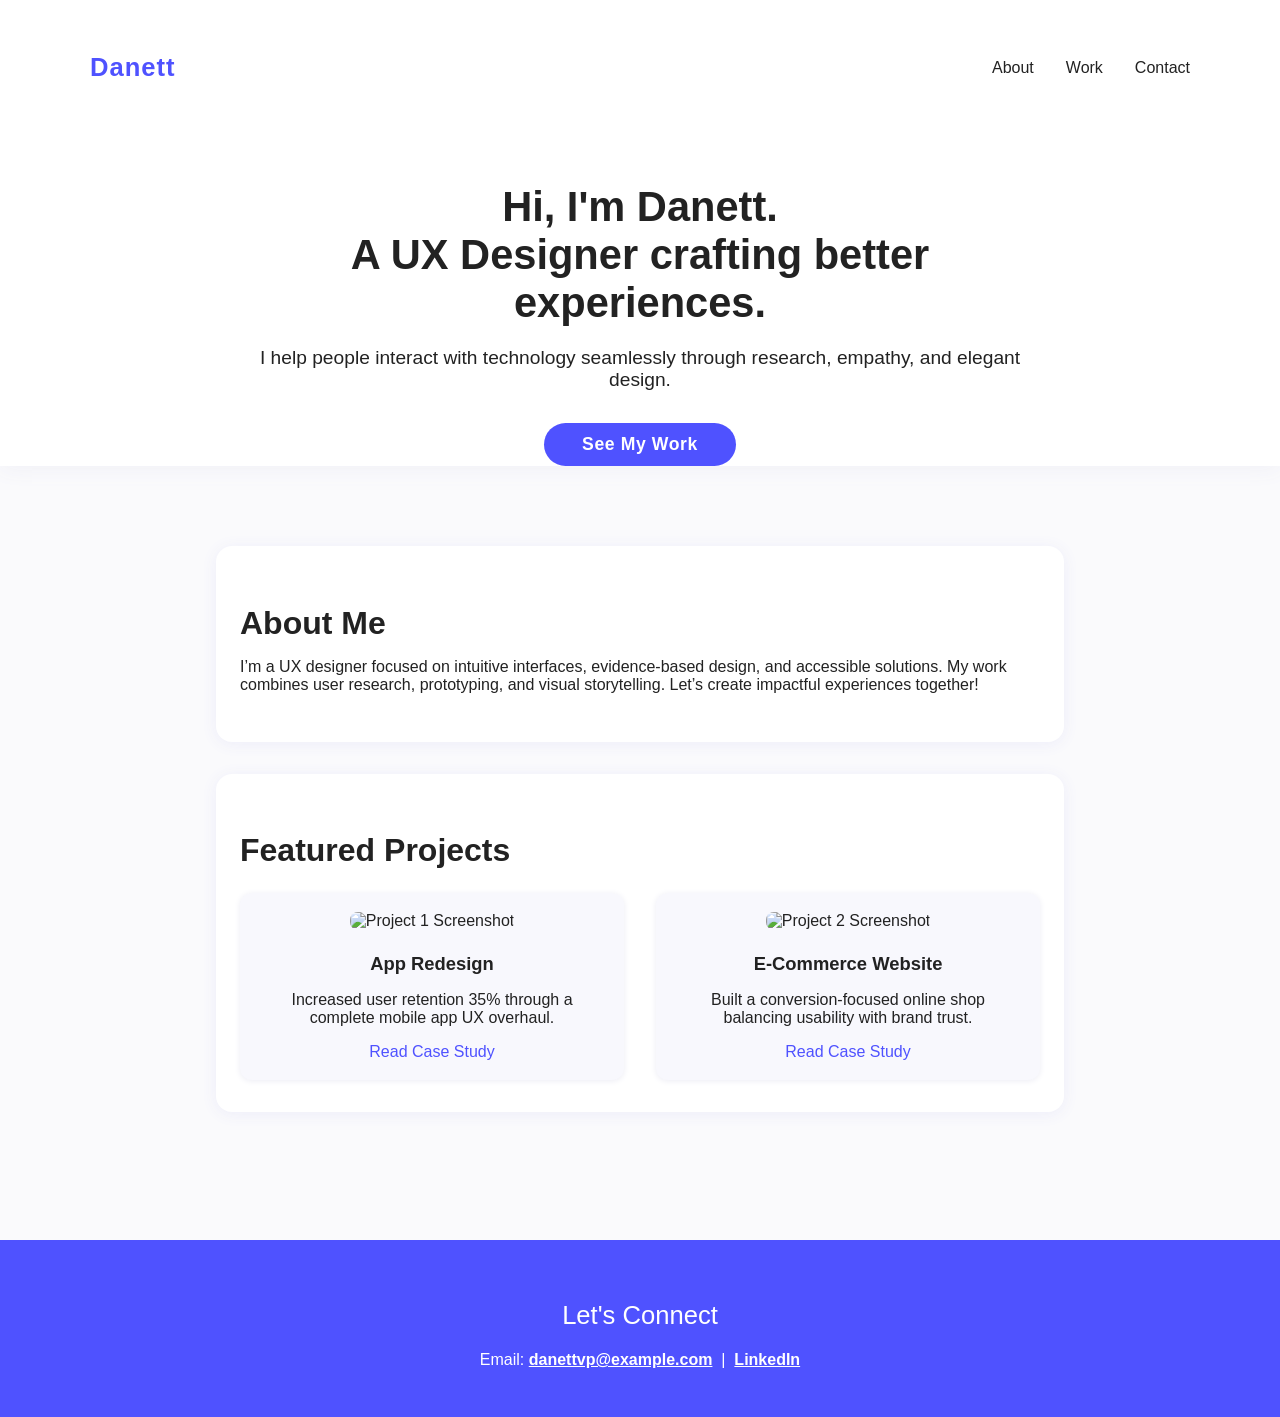
==== index.html @ c5123564 "Initial landing" ====
<!DOCTYPE html>
<html lang="en">
<head>
  <meta charset="UTF-8">
  <meta name="viewport" content="width=device-width,initial-scale=1.0">
  <title>Danett | UX Portfolio</title>
  <link rel="stylesheet" href="styles.css">
</head>
<body>
  <header>
    <nav>
      <h1 class="logo">Danett</h1>
      <ul>
        <li><a href="#about">About</a></li>
        <li><a href="#projects">Work</a></li>
        <li><a href="#contact">Contact</a></li>
      </ul>
    </nav>
    <section class="hero">
      <h2>Hi, I'm Danett.<br>A UX Designer crafting better experiences.</h2>
      <p>I help people interact with technology seamlessly through research, empathy, and elegant design.</p>
      <a href="#projects" class="cta">See My Work</a>
    </section>
  </header>

  <main>
    <section id="about" class="about">
      <h2>About Me</h2>
      <p>
        I’m a UX designer focused on intuitive interfaces, evidence-based design, and accessible solutions.
        My work combines user research, prototyping, and visual storytelling. Let’s create impactful experiences together!
      </p>
    </section>

    <section id="projects" class="projects">
      <h2>Featured Projects</h2>
      <div class="projects-grid">
        <div class="project-card">
          <img src="project1-thumb.jpg" alt="Project 1 Screenshot">
          <h3>App Redesign</h3>
          <p>Increased user retention 35% through a complete mobile app UX overhaul.</p>
          <a href="#">Read Case Study</a>
        </div>
        <div class="project-card">
          <img src="project2-thumb.jpg" alt="Project 2 Screenshot">
          <h3>E-Commerce Website</h3>
          <p>Built a conversion-focused online shop balancing usability with brand trust.</p>
          <a href="#">Read Case Study</a>
        </div>
        <!-- Add more projects as needed -->
      </div>
    </section>
  </main>

  <footer id="contact">
    <h2>Let's Connect</h2>
    <p>Email: <a href="mailto:danettvp@example.com">danettvp@example.com</a>  |  
      <a href="https://www.linkedin.com/in/yourprofile" target="_blank">LinkedIn</a>
    </p>
  </footer>
</body>
</html>
---- styles.css ----
body {
    font-family: 'Segoe UI', Arial, sans-serif;
    margin: 0;
    padding: 0;
    background: #fafafc;
    color: #222;
  }
  
  header {
    background: #fff;
    box-shadow: 0 4px 20px #f1f1f7;
  }
  
  nav {
    display: flex;
    justify-content: space-between;
    align-items: center;
    padding: 2rem 4vw 1rem 4vw;
    max-width: 1100px;
    margin: 0 auto;
  }
  
  .logo {
    font-size: 1.6rem;
    letter-spacing: 1px;
    font-weight: bold;
    color: #4F52FF;
  }
  
  nav ul {
    list-style: none;
    display: flex;
    gap: 2rem;
    margin: 0;
  }
  
  nav ul li a {
    text-decoration: none;
    color: #222;
    font-weight: 500;
    transition: color 0.2s;
  }
  
  nav ul li a:hover {
    color: #4F52FF;
  }
  
  .hero {
    max-width: 800px;
    margin: 4rem auto 2rem auto;
    text-align: center;
    padding: 0 1rem;
  }
  
  .hero h2 {
    font-size: 2.6rem;
    margin-bottom: 1rem;
    font-weight: 700;
  }
  
  .hero p {
    font-size: 1.2rem;
    margin-bottom: 2rem;
  }
  
  .cta {
    display: inline-block;
    padding: 0.7rem 2.4rem;
    background: #4F52FF;
    color: #fff;
    border-radius: 25px;
    text-decoration: none;
    font-weight: bold;
    letter-spacing: 0.6px;
    font-size: 1.1rem;
    transition: background 0.2s;
  }
  
  .cta:hover {
    background: #222;
  }
  
  main {
    padding: 3rem 0;
  }
  
  .about, .projects {
    max-width: 800px;
    margin: 0 auto 2rem auto;
    padding: 2rem 1.5rem;
    background: #fff;
    border-radius: 16px;
    box-shadow: 0 2px 16px #ededf9;
  }
  
  .about h2, .projects h2 {
    font-size: 2rem;
    margin-bottom: 0.5rem;
  }
  
  .projects-grid {
    display: grid;
    gap: 2rem;
    grid-template-columns: 1fr 1fr;
    margin-top: 1.5rem;
  }
  
  .project-card {
    background: #f8f8fd;
    border-radius: 12px;
    box-shadow: 0 1px 6px #ececf4;
    padding: 1.2rem;
    text-align: center;
  }
  
  .project-card img {
    width: 100%;
    max-width: 250px;
    height: auto;
    border-radius: 8px;
    margin-bottom: 0.8rem;
  }
  
  .project-card h3 {
    margin: 0.6rem 0 0.3rem 0;
    font-size: 1.15rem;
  }
  
  .project-card a {
    color: #4F52FF;
    text-decoration: none;
    font-weight: 500;
    font-size: 1rem;
  }
  
  .project-card a:hover {
    text-decoration: underline;
  }
  
  footer {
    background: #4F52FF;
    color: #fff;
    text-align: center;
    padding: 2.5rem 1rem 2rem 1rem;
    margin-top: 3rem;
  }
  
  footer h2 {
    font-size: 1.6rem;
    font-weight: 500;
  }
  
  footer a {
    color: #fff;
    font-weight: bold;
    text-decoration: underline;
  }
  
  @media (max-width: 800px) {
    .projects-grid {
      grid-template-columns: 1fr;
    }
    nav {
      flex-direction: column;
      gap: 1rem;
      align-items: flex-start;
    }
  }
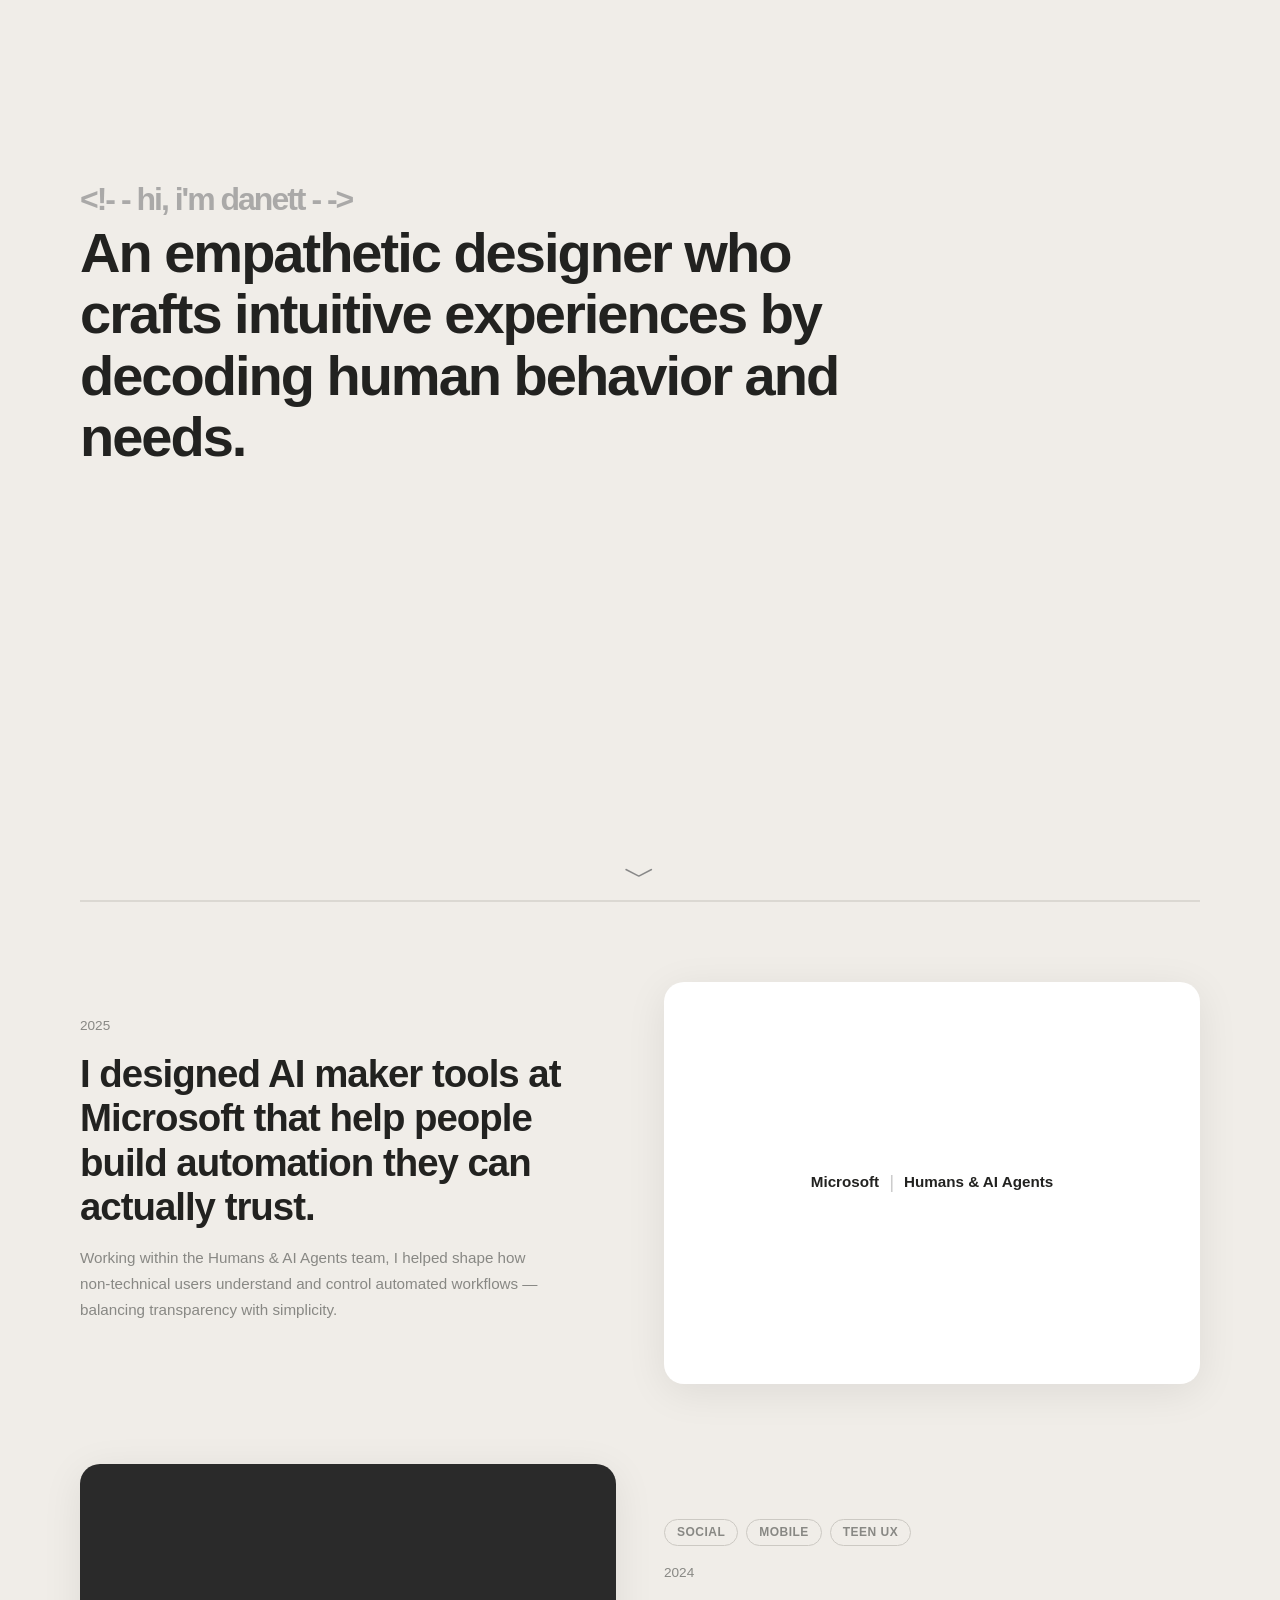
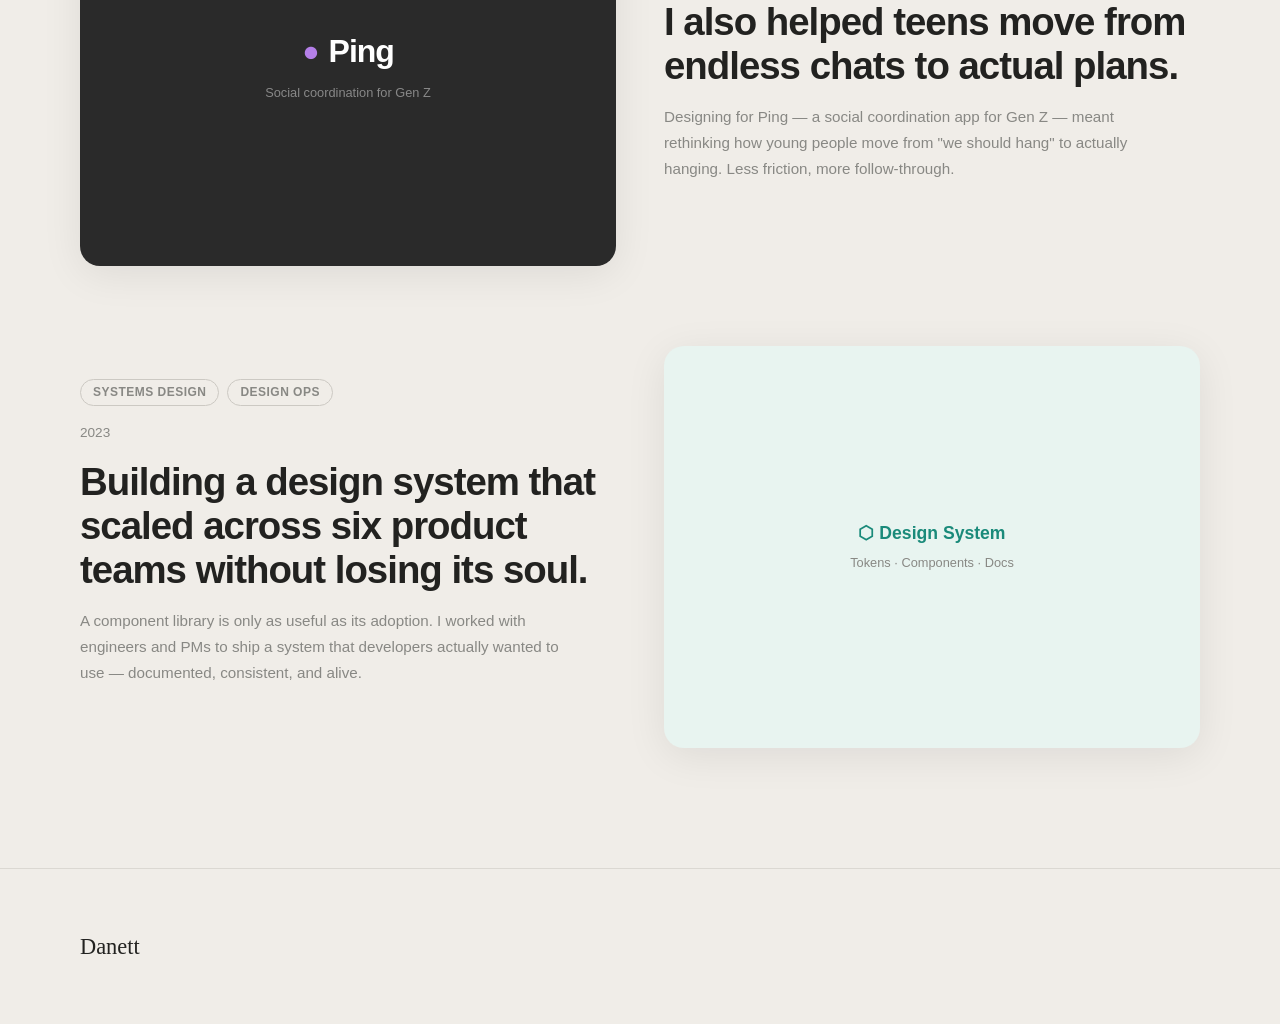
==== commit a2f4f561: "Update landing page" ====
--- a/index.html
+++ b/index.html
@@ -5,58 +5,118 @@
   <meta name="viewport" content="width=device-width,initial-scale=1.0">
   <title>Danett | UX Portfolio</title>
   <link rel="stylesheet" href="styles.css">
+  <script src="script.js" defer></script>
 </head>
-<body>
-  <header>
-    <nav>
-      <h1 class="logo">Danett</h1>
-      <ul>
-        <li><a href="#about">About</a></li>
-        <li><a href="#projects">Work</a></li>
-        <li><a href="#contact">Contact</a></li>
-      </ul>
+
+  <!-- ── Navigation ── -->
+  <nav>
+    <span class="nav-logo">Danett</span>
+    <ul class="nav-links">
+      <li><a href="#work">✳ My Work</a></li>
+      <li><a href="#">◯ How I Think</a></li>
+      <li><a href="https://linkedin.com" target="_blank" class="nav-active">in LinkedIn</a></li>
+    </ul>
+  </nav>
+
+  <!-- ── Hero ── -->
+  <section class="hero">
+
+    <!-- main headline -->
+    <h1 class="hero-headline">
+        <span class="hero-comment">
+          &lt;!- - hi, i'm danett - -&gt;
+        </span>
+        <br>
+        An empathetic designer who crafts intuitive experiences by decoding human behavior and needs.
+      </h1>
+
+    <a href="#work" class="scroll-indicator">
+        ﹀
+    </a>
+
+
+  </section>
+
+  <div class="divider"></div>
+
+  <!-- ── Work / Case Studies ── -->
+  <section class="work" id="work">
+
+    <div class="work-grid">
+
+      <!-- Case Study 1 -->
+      <article class="case-study">
+        <div class="case-study-text">
+          <p class="case-study-year">2025</p>
+          <h2 class="case-study-title">I designed AI maker tools at Microsoft that help people build automation they can actually trust.</h2>
+          <p class="case-study-desc">Working within the Humans & AI Agents team, I helped shape how non-technical users understand and control automated workflows — balancing transparency with simplicity.</p>
+        </div>
+        <div class="case-study-image">
+          <div class="card-placeholder">
+            <div class="card-logo">
+              Microsoft
+              <span style="color: #ccc; font-weight: 300; font-size: 1.2rem;">|</span>
+              Humans &amp; AI Agents
+            </div>
+          </div>
+        </div>
+      </article>
+
+      <!-- Case Study 2 -->
+      <article class="case-study">
+        <div class="case-study-text">
+          <div class="case-study-tags">
+            <span class="tag">Social</span>
+            <span class="tag">Mobile</span>
+            <span class="tag">Teen UX</span>
+          </div>
+          <p class="case-study-year">2024</p>
+          <h2 class="case-study-title">I also helped teens move from endless chats to actual plans.</h2>
+          <p class="case-study-desc">Designing for Ping — a social coordination app for Gen Z — meant rethinking how young people move from "we should hang" to actually hanging. Less friction, more follow-through.</p>
+        </div>
+        <div class="case-study-image card-dark" style="background:#2a2a2a;">
+          <div class="card-placeholder">
+            <div class="card-logo" style="color:#fff; font-size: 2rem; font-weight: 800; letter-spacing: -1px;">
+              <span style="color: #b47fe8; font-size: 1.8rem;">●</span> Ping
+            </div>
+            <p class="card-sub" style="color: #888;">Social coordination for Gen Z</p>
+          </div>
+        </div>
+      </article>
+
+      <!-- Case Study 3 — placeholder for a third project -->
+      <article class="case-study">
+        <div class="case-study-text">
+          <div class="case-study-tags">
+            <span class="tag">Systems Design</span>
+            <span class="tag">Design Ops</span>
+          </div>
+          <p class="case-study-year">2023</p>
+          <h2 class="case-study-title">Building a design system that scaled across six product teams without losing its soul.</h2>
+          <p class="case-study-desc">A component library is only as useful as its adoption. I worked with engineers and PMs to ship a system that developers actually wanted to use — documented, consistent, and alive.</p>
+        </div>
+        <div class="case-study-image" style="background: #e8f4f0;">
+          <div class="card-placeholder">
+            <div class="card-logo" style="color: #1a8a7a; font-size: 1.1rem;">
+              ⬡ Design System
+            </div>
+            <p class="card-sub">Tokens · Components · Docs</p>
+          </div>
+        </div>
+      </article>
+
+    </div>
+  </section>
+
+  <!-- ── Footer ── -->
+  <footer>
+    <span class="foot-left">Danett</span>
+    <nav class="foot-right" aria-label="Footer navigation">
     </nav>
-    <section class="hero">
-      <h2>Hi, I'm Danett.<br>A UX Designer crafting better experiences.</h2>
-      <p>I help people interact with technology seamlessly through research, empathy, and elegant design.</p>
-      <a href="#projects" class="cta">See My Work</a>
-    </section>
-  </header>
+  </footer>
 
-  <main>
-    <section id="about" class="about">
-      <h2>About Me</h2>
-      <p>
-        I’m a UX designer focused on intuitive interfaces, evidence-based design, and accessible solutions.
-        My work combines user research, prototyping, and visual storytelling. Let’s create impactful experiences together!
-      </p>
-    </section>
+  <div id="cursorHint">scroll</div>
+  <div class="cursor-label">Open project</div>
 
-    <section id="projects" class="projects">
-      <h2>Featured Projects</h2>
-      <div class="projects-grid">
-        <div class="project-card">
-          <img src="project1-thumb.jpg" alt="Project 1 Screenshot">
-          <h3>App Redesign</h3>
-          <p>Increased user retention 35% through a complete mobile app UX overhaul.</p>
-          <a href="#">Read Case Study</a>
-        </div>
-        <div class="project-card">
-          <img src="project2-thumb.jpg" alt="Project 2 Screenshot">
-          <h3>E-Commerce Website</h3>
-          <p>Built a conversion-focused online shop balancing usability with brand trust.</p>
-          <a href="#">Read Case Study</a>
-        </div>
-        <!-- Add more projects as needed -->
-      </div>
-    </section>
-  </main>
-
-  <footer id="contact">
-    <h2>Let's Connect</h2>
-    <p>Email: <a href="mailto:danettvp@example.com">danettvp@example.com</a>  |  
-      <a href="https://www.linkedin.com/in/yourprofile" target="_blank">LinkedIn</a>
-    </p>
-  </footer>
 </body>
 </html>
--- a/styles.css
+++ b/styles.css
@@ -1,168 +1,370 @@
+/* ── Variables ── */
+:root {
+    --bg:       #f0ede8;
+    --dark:     #222220;
+    --mid:      #888884;
+    --rust:     #9c3b1a;
+    --rust-bg:  #a8431e;
+    --white:    #ffffff;
+    --card-bg:  #ffffff;
+    --radius:   20px;
+    --font-body: 'Sora', sans-serif;
+    --font-hand: 'Caveat', cursive;
+    --font-serif: 'Instrument Serif', serif;
+}
+
+.cursor-label {
+    position: fixed;
+    top: 0;
+    left: 0;
+    padding: 0.4rem 0.7rem;
+    font-size: 0.75rem;
+    background: black;
+    color: white;
+    border-radius: 999px;
+    pointer-events: none;
+    opacity: 0;
+    transform: translate(-50%, -50%);
+    transition: opacity 0.15s ease;
+    z-index: 9999;
+    white-space: nowrap;
+  }
+
 body {
-    font-family: 'Segoe UI', Arial, sans-serif;
-    margin: 0;
-    padding: 0;
-    background: #fafafc;
-    color: #222;
-  }
-  
-  header {
-    background: #fff;
-    box-shadow: 0 4px 20px #f1f1f7;
-  }
-  
-  nav {
-    display: flex;
+cursor: auto;
+}
+
+#cursorHint {
+position: fixed;
+top: 0;
+left: 0;
+
+transform: translate(-50%, -50%);
+pointer-events: none;
+
+font-size: 12px;
+color: #888;
+
+background: white;
+border: 1px solid #ddd;
+border-radius: 999px;
+
+padding: 6px 10px;
+
+z-index: 9999;
+
+transition: opacity 0.3s ease;
+}
+
+/* ── Reset ── */
+*, *::before, *::after { box-sizing: border-box; margin: 0; padding: 0; }
+html { scroll-behavior: smooth; }
+body {
+    background-color: var(--bg);
+    color: var(--dark);
+    font-family: var(--font-body);
+    font-size: 16px;
+    line-height: 1.6;
+}
+a { color: inherit; text-decoration: none; }
+img { display: block; max-width: 100%; }
+
+/* ── Nav ── */
+nav {
+    position: fixed;
+    top: 0; left: 0; right: 0;
+    z-index: 100;
+    display: flex;
+    align-items: center;
     justify-content: space-between;
-    align-items: center;
-    padding: 2rem 4vw 1rem 4vw;
-    max-width: 1100px;
-    margin: 0 auto;
-  }
-  
-  .logo {
-    font-size: 1.6rem;
-    letter-spacing: 1px;
-    font-weight: bold;
-    color: #4F52FF;
-  }
-  
-  nav ul {
+    padding: 20px 48px;
+}
+
+.nav-logo {
+    font-family: var(--font-hand);
+    font-size: 2rem;
+    color: var(--mid);
+    letter-spacing: -1px;
+}
+
+.nav-links {
+    display: flex;
+    gap: 12px;
     list-style: none;
-    display: flex;
-    gap: 2rem;
-    margin: 0;
-  }
-  
-  nav ul li a {
+}
+
+.nav-links a {
+    display: flex;
+    align-items: center;
+    gap: 6px;
+    padding: 8px 18px;
+    border: 1.5px solid var(--dark);
+    border-radius: 999px;
+    font-size: 0.85rem;
+    font-weight: 600;
+    color: var(--dark);
+    background: transparent;
+    transition: background 0.2s, color 0.2s;
+}
+
+.nav-links a:hover { background: var(--dark); color: var(--bg); }
+
+.nav-links .nav-active {
+    background: var(--dark);
+    color: var(--bg);
+}
+
+nav {
+    position: fixed;
+    top: 0;
+    left: 0;
+    width: 100%;
+    display: flex;
+    justify-content: space-between;
+    padding: 1.5rem 2rem;
+    background: rgba(255, 255, 255, 0.8);
+    backdrop-filter: blur(10px);
+  
+    transform: translateY(-100%);
+    transition: transform 0.3s ease;
+    z-index: 1000;
+  }
+  
+  /* when visible */
+  nav.show {
+    transform: translateY(0);
+  }
+
+/* ── Hero ── */
+.hero {
+    min-height: 100vh;
+    display: flex;
+    flex-direction: column;
+    justify-content: flex-start;
+    padding: 160px 80px 80px;
+    position: relative;
+    overflow: hidden;
+}
+
+/* Hero headline */
+.hero-headline {
+    font-size: 3.5rem;
+    font-weight: 800;
+    line-height: 1.1;
+    letter-spacing: -2px;
+    max-width: 840px;
+}
+
+.hero-comment {
+    font-size: 2rem;
+    color: #999;
+    font-family: var(--font-body);
+    opacity: 0.8;
+  }
+
+/* "make sense" pill */
+.hero-highlight {
+    display: inline-block;
+    background: var(--rust-bg);
+    color: var(--white);
+    border-radius: 999px;
+    padding: 4px 28px 6px;
+    margin-left: 6px;
+    font-style: italic;
+    font-family: var(--font-serif);
+    font-size: clamp(2.2rem, 4.5vw, 3.8rem);
+    letter-spacing: -1px;
+}
+
+.hero-think p {
+    font-family: var(--font-hand);
+    font-size: 1rem;
+    color: var(--mid);
+    margin-bottom: 12px;
+}
+
+/* ── Section header ── */
+.section-label {
+    font-family: var(--font-hand);
+    font-size: 1.1rem;
+    color: var(--mid);
+    margin-bottom: 48px;
+}
+  
+/* Hero arrow */
+.scroll-indicator {
+    position: absolute;
+    bottom: 0.5rem;
+    left: 50%;
+    transform: translateX(-50%);
+  
+    font-size: 2rem;
+    line-height: 1;
+  
+    color: #888;
     text-decoration: none;
-    color: #222;
-    font-weight: 500;
-    transition: color 0.2s;
-  }
-  
-  nav ul li a:hover {
-    color: #4F52FF;
-  }
-  
-  .hero {
-    max-width: 800px;
-    margin: 4rem auto 2rem auto;
+  
+    animation: float 2s ease-in-out infinite;
+    transition: opacity 0.2s ease;
+  }
+
+.scroll-indicator:hover {
+opacity: 0.6;
+transform: translateX(-50%) translateY(2px);
+}
+
+/* ── Work section ── */
+.work {
+    padding: 80px 80px 120px;
+}
+
+.work-grid {
+    display: flex;
+    flex-direction: column;
+    gap: 80px;
+}
+
+/* ── Case study card ── */
+.case-study {
+    display: grid;
+    grid-template-columns: 1fr 1fr;
+    gap: 48px;
+    align-items: center;
+}
+
+/* Alternate layout every other card */
+.case-study:nth-child(even) .case-study-text { order: 2; }
+.case-study:nth-child(even) .case-study-image { order: 1; }
+
+.case-study-tags {
+    display: flex;
+    gap: 8px;
+    flex-wrap: wrap;
+    margin-bottom: 16px;
+}
+
+.tag {
+    font-size: 0.75rem;
+    font-weight: 600;
+    color: var(--mid);
+    border: 1.5px solid #ccc9c3;
+    border-radius: 999px;
+    padding: 3px 12px;
+    letter-spacing: 0.04em;
+    text-transform: uppercase;
+}
+
+.case-study-year {
+    font-size: 0.85rem;
+    color: var(--mid);
+    margin-bottom: 16px;
+}
+
+.case-study-title {
+    font-size: clamp(1.6rem, 3vw, 2.4rem);
+    font-weight: 800;
+    line-height: 1.15;
+    letter-spacing: -1px;
+    margin-bottom: 16px;
+}
+
+.case-study-desc {
+    font-size: 0.95rem;
+    color: var(--mid);
+    line-height: 1.7;
+    margin-bottom: 28px;
+    max-width: 480px;
+}
+
+.case-study-link {
+    display: inline-flex;
+    align-items: center;
+    gap: 8px;
+    font-size: 0.9rem;
+    font-weight: 700;
+    color: var(--dark);
+    border-bottom: 2px solid var(--dark);
+    padding-bottom: 2px;
+}
+
+.case-study-link:hover { color: var(--rust); border-color: var(--rust); }
+
+.case-study-image {
+    background: var(--card-bg);
+    border-radius: var(--radius);
+    overflow: hidden;
+    aspect-ratio: 4 / 3;
+    display: flex;
+    align-items: center;
+    justify-content: center;
+    box-shadow: 0 8px 40px rgba(0,0,0,0.08);
+}
+
+/* Placeholder card content */
+.card-placeholder {
     text-align: center;
-    padding: 0 1rem;
-  }
-  
-  .hero h2 {
-    font-size: 2.6rem;
-    margin-bottom: 1rem;
+    padding: 40px;
+}
+
+.card-placeholder .card-logo {
+    font-size: 0.95rem;
     font-weight: 700;
-  }
-  
-  .hero p {
-    font-size: 1.2rem;
-    margin-bottom: 2rem;
-  }
-  
-  .cta {
-    display: inline-block;
-    padding: 0.7rem 2.4rem;
-    background: #4F52FF;
-    color: #fff;
-    border-radius: 25px;
-    text-decoration: none;
-    font-weight: bold;
-    letter-spacing: 0.6px;
-    font-size: 1.1rem;
-    transition: background 0.2s;
-  }
-  
-  .cta:hover {
-    background: #222;
-  }
-  
-  main {
-    padding: 3rem 0;
-  }
-  
-  .about, .projects {
-    max-width: 800px;
-    margin: 0 auto 2rem auto;
-    padding: 2rem 1.5rem;
-    background: #fff;
-    border-radius: 16px;
-    box-shadow: 0 2px 16px #ededf9;
-  }
-  
-  .about h2, .projects h2 {
-    font-size: 2rem;
-    margin-bottom: 0.5rem;
-  }
-  
-  .projects-grid {
-    display: grid;
-    gap: 2rem;
-    grid-template-columns: 1fr 1fr;
-    margin-top: 1.5rem;
-  }
-  
-  .project-card {
-    background: #f8f8fd;
-    border-radius: 12px;
-    box-shadow: 0 1px 6px #ececf4;
-    padding: 1.2rem;
-    text-align: center;
-  }
-  
-  .project-card img {
-    width: 100%;
-    max-width: 250px;
-    height: auto;
-    border-radius: 8px;
-    margin-bottom: 0.8rem;
-  }
-  
-  .project-card h3 {
-    margin: 0.6rem 0 0.3rem 0;
-    font-size: 1.15rem;
-  }
-  
-  .project-card a {
-    color: #4F52FF;
-    text-decoration: none;
-    font-weight: 500;
-    font-size: 1rem;
-  }
-  
-  .project-card a:hover {
-    text-decoration: underline;
-  }
-  
-  footer {
-    background: #4F52FF;
-    color: #fff;
-    text-align: center;
-    padding: 2.5rem 1rem 2rem 1rem;
-    margin-top: 3rem;
-  }
-  
-  footer h2 {
-    font-size: 1.6rem;
-    font-weight: 500;
-  }
-  
-  footer a {
-    color: #fff;
-    font-weight: bold;
-    text-decoration: underline;
-  }
-  
-  @media (max-width: 800px) {
-    .projects-grid {
-      grid-template-columns: 1fr;
-    }
-    nav {
-      flex-direction: column;
-      gap: 1rem;
-      align-items: flex-start;
-    }
-  }+    color: var(--dark);
+    display: flex;
+    align-items: center;
+    justify-content: center;
+    gap: 10px;
+}
+
+.card-placeholder .card-sub {
+    font-size: 0.8rem;
+    color: var(--mid);
+    margin-top: 6px;
+}
+
+/* Card colour accents */
+.card-dark { background: #2a2a2a; }
+.card-purple { background: #6B3FA0; }
+.card-teal { background: #1a8a7a; }
+
+/* ── Footer ── */
+footer {
+    padding: 60px 80px;
+    border-top: 1.5px solid #dbd8d2;
+    display: flex;
+    justify-content: space-between;
+    align-items: center;
+}
+
+footer .foot-left {
+    font-family: var(--font-hand);
+    font-size: 1.4rem;
+    color: var(--dark);
+}
+
+footer .foot-right {
+    display: flex;
+    gap: 24px;
+}
+
+footer .foot-right a {
+    font-size: 0.85rem;
+    font-weight: 600;
+    color: var(--mid);
+}
+
+footer .foot-right a:hover { color: var(--dark); }
+
+/* ── Divider ── */
+.divider {
+    height: 1.5px;
+    background: #dbd8d2;
+    margin: 0 80px;
+}
+
+/* ── Utility ── */
+.sr-only {
+    position: absolute; width: 1px; height: 1px;
+    padding: 0; margin: -1px; overflow: hidden;
+    clip: rect(0,0,0,0); white-space: nowrap; border-width: 0;
+}
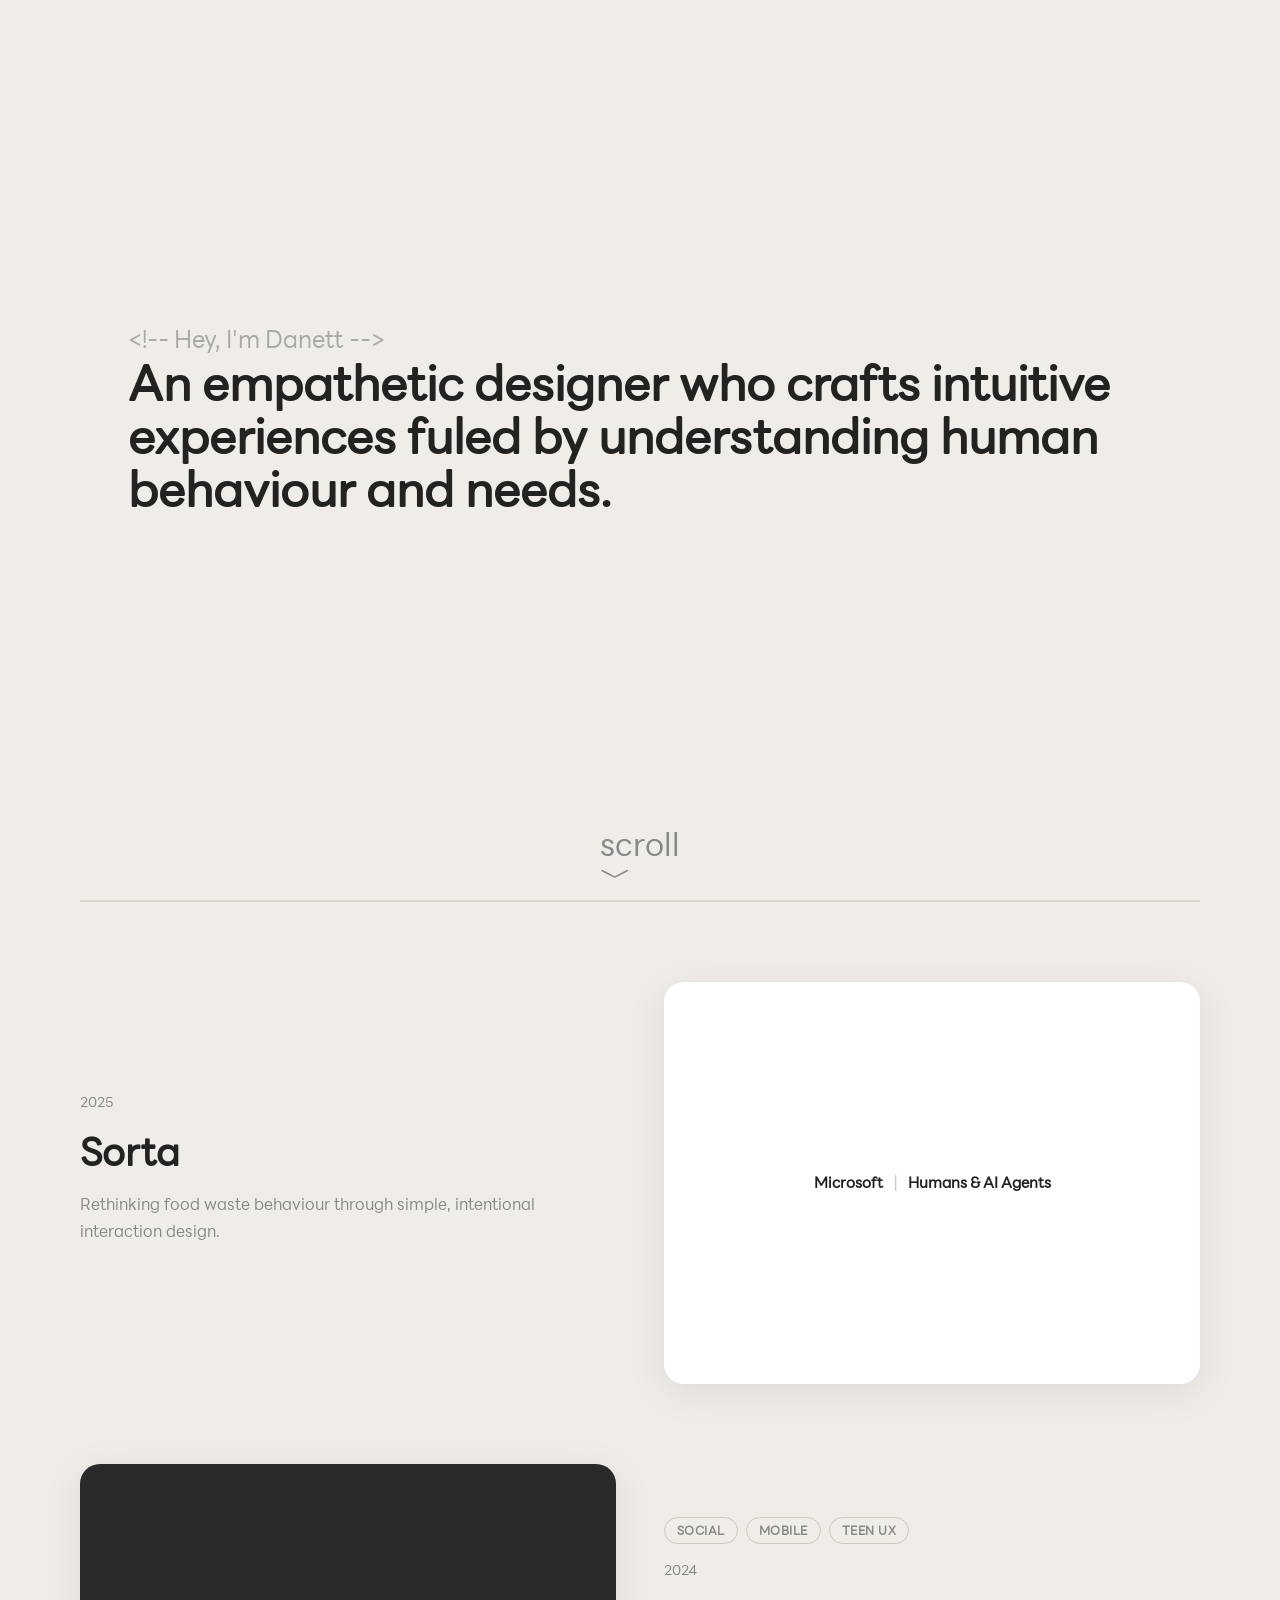
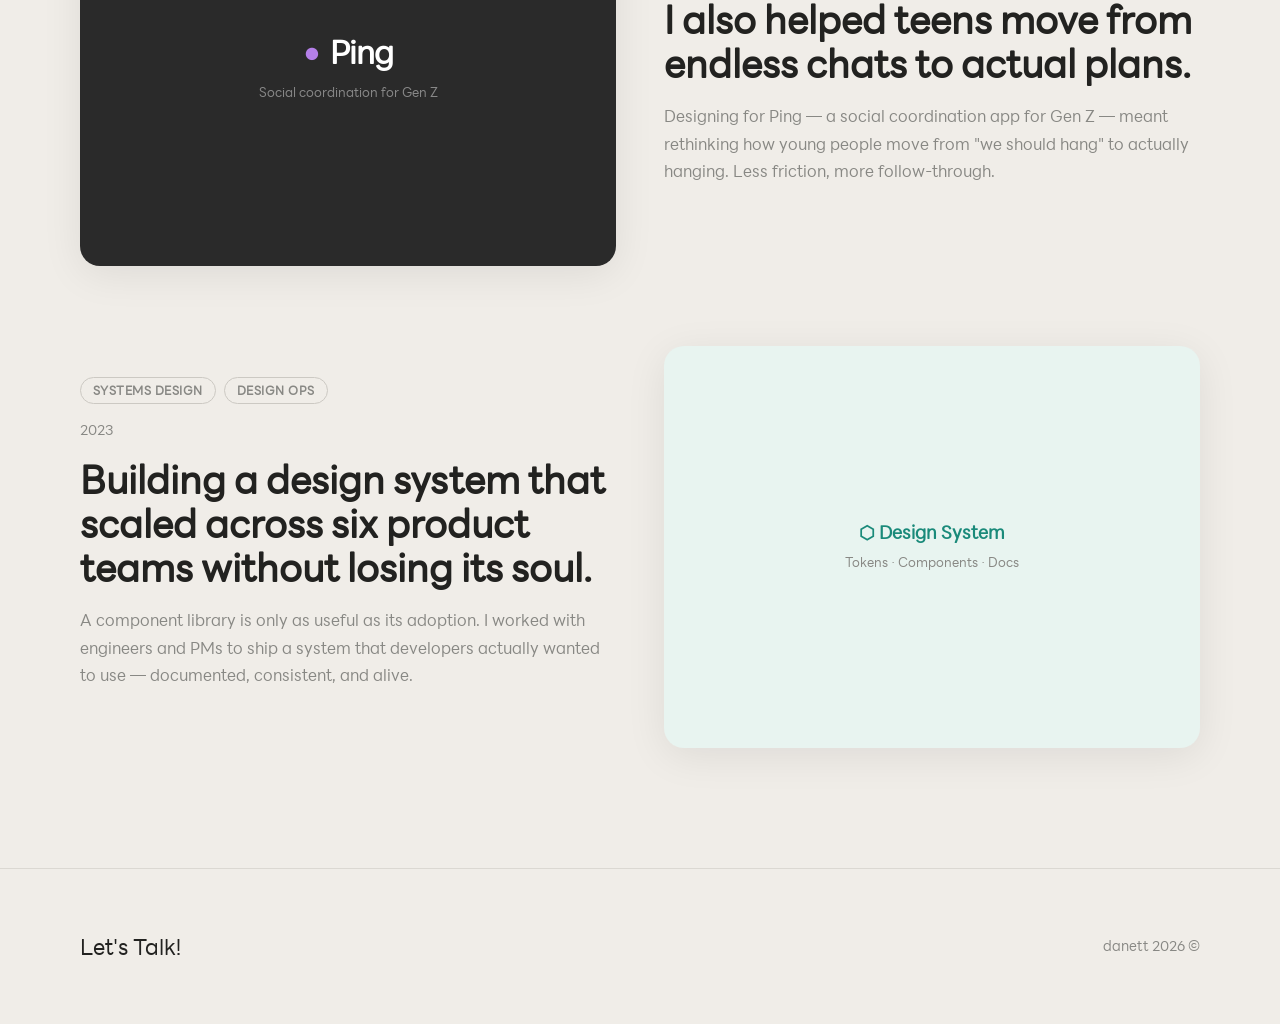
==== commit 9630ebcc: "sorta.html updated" ====
--- a/index.html
+++ b/index.html
@@ -10,11 +10,11 @@
 
   <!-- ── Navigation ── -->
   <nav>
-    <span class="nav-logo">Danett</span>
+    <span class="nav-logo">danett</span>
     <ul class="nav-links">
-      <li><a href="#work">✳ My Work</a></li>
+      <li><a href="#work">✳ Craft</a></li>
       <li><a href="#">◯ How I Think</a></li>
-      <li><a href="https://linkedin.com" target="_blank" class="nav-active">in LinkedIn</a></li>
+      <li><a href="#">About Me</a></li>
     </ul>
   </nav>
 
@@ -24,13 +24,14 @@
     <!-- main headline -->
     <h1 class="hero-headline">
         <span class="hero-comment">
-          &lt;!- - hi, i'm danett - -&gt;
+          &lt;!-- Hey, I'm Danett --&gt;
         </span>
         <br>
-        An empathetic designer who crafts intuitive experiences by decoding human behavior and needs.
+        An empathetic designer who crafts intuitive experiences fuled by understanding human behaviour and needs.
       </h1>
 
     <a href="#work" class="scroll-indicator">
+        scroll<br>
         ﹀
     </a>
 
@@ -45,22 +46,27 @@
     <div class="work-grid">
 
       <!-- Case Study 1 -->
-      <article class="case-study">
-        <div class="case-study-text">
-          <p class="case-study-year">2025</p>
-          <h2 class="case-study-title">I designed AI maker tools at Microsoft that help people build automation they can actually trust.</h2>
-          <p class="case-study-desc">Working within the Humans & AI Agents team, I helped shape how non-technical users understand and control automated workflows — balancing transparency with simplicity.</p>
-        </div>
-        <div class="case-study-image">
-          <div class="card-placeholder">
-            <div class="card-logo">
-              Microsoft
-              <span style="color: #ccc; font-weight: 300; font-size: 1.2rem;">|</span>
-              Humans &amp; AI Agents
+      <a href="sorta.html" class="case-study-link-wrap">
+        <article class="case-study">
+      
+          <div class="case-study-text">
+            <p class="case-study-year">2025</p>
+            <h2 class="case-study-title">Sorta</h2>
+            <p class="case-study-desc">Rethinking food waste behaviour through simple, intentional interaction design.</p>
+          </div>
+      
+          <div class="case-study-image">
+            <div class="card-placeholder">
+              <div class="card-logo">
+                Microsoft
+                <span style="color: #ccc; font-weight: 300; font-size: 1.2rem;">|</span>
+                Humans & AI Agents
+              </div>
             </div>
           </div>
-        </div>
-      </article>
+      
+        </article>
+      </a>
 
       <!-- Case Study 2 -->
       <article class="case-study">
@@ -110,9 +116,8 @@
 
   <!-- ── Footer ── -->
   <footer>
-    <span class="foot-left">Danett</span>
-    <nav class="foot-right" aria-label="Footer navigation">
-    </nav>
+    <span class="foot-left">Let's Talk!</span>
+    <span style="font-size:0.85rem; color: var(--mid);">danett 2026 &#169;</span>
   </footer>
 
   <div id="cursorHint">scroll</div>
--- a/styles.css
+++ b/styles.css
@@ -1,3 +1,10 @@
+@font-face {
+    font-family: "LineSeed";
+    src: url("fonts/LINESeedSans_W_Rg.woff2") format("woff2");
+    font-weight: 400;
+    font-style: normal;
+  }
+  
 /* ── Variables ── */
 :root {
     --bg:       #f0ede8;
@@ -8,8 +15,7 @@
     --white:    #ffffff;
     --card-bg:  #ffffff;
     --radius:   20px;
-    --font-body: 'Sora', sans-serif;
-    --font-hand: 'Caveat', cursive;
+    --font-body: 'LineSeed', sans-serif;
     --font-serif: 'Instrument Serif', serif;
 }
 
@@ -82,7 +88,7 @@
 
 .nav-logo {
     font-family: var(--font-hand);
-    font-size: 2rem;
+    font-size: 1rem;
     color: var(--mid);
     letter-spacing: -1px;
 }
@@ -140,25 +146,24 @@
     min-height: 100vh;
     display: flex;
     flex-direction: column;
-    justify-content: flex-start;
-    padding: 160px 80px 80px;
-    position: relative;
-    overflow: hidden;
+    justify-content: center;
+
+    padding: 120px 10vw 200px;
+    align-items: flex-start;
 }
 
 /* Hero headline */
 .hero-headline {
-    font-size: 3.5rem;
+    font-size: 3rem;
     font-weight: 800;
     line-height: 1.1;
-    letter-spacing: -2px;
-    max-width: 840px;
 }
 
 .hero-comment {
-    font-size: 2rem;
+    font-size: 1.5rem;
     color: #999;
     font-family: var(--font-body);
+    font-weight: 400;
     opacity: 0.8;
   }
 
@@ -171,7 +176,7 @@
     padding: 4px 28px 6px;
     margin-left: 6px;
     font-style: italic;
-    font-family: var(--font-serif);
+    font-family: var(--font-body);
     font-size: clamp(2.2rem, 4.5vw, 3.8rem);
     letter-spacing: -1px;
 }
@@ -262,18 +267,16 @@
 
 .case-study-title {
     font-size: clamp(1.6rem, 3vw, 2.4rem);
-    font-weight: 800;
+    font-weight: 1500;
     line-height: 1.15;
-    letter-spacing: -1px;
     margin-bottom: 16px;
 }
 
 .case-study-desc {
-    font-size: 0.95rem;
+    font-size: 1rem;
     color: var(--mid);
     line-height: 1.7;
     margin-bottom: 28px;
-    max-width: 480px;
 }
 
 .case-study-link {
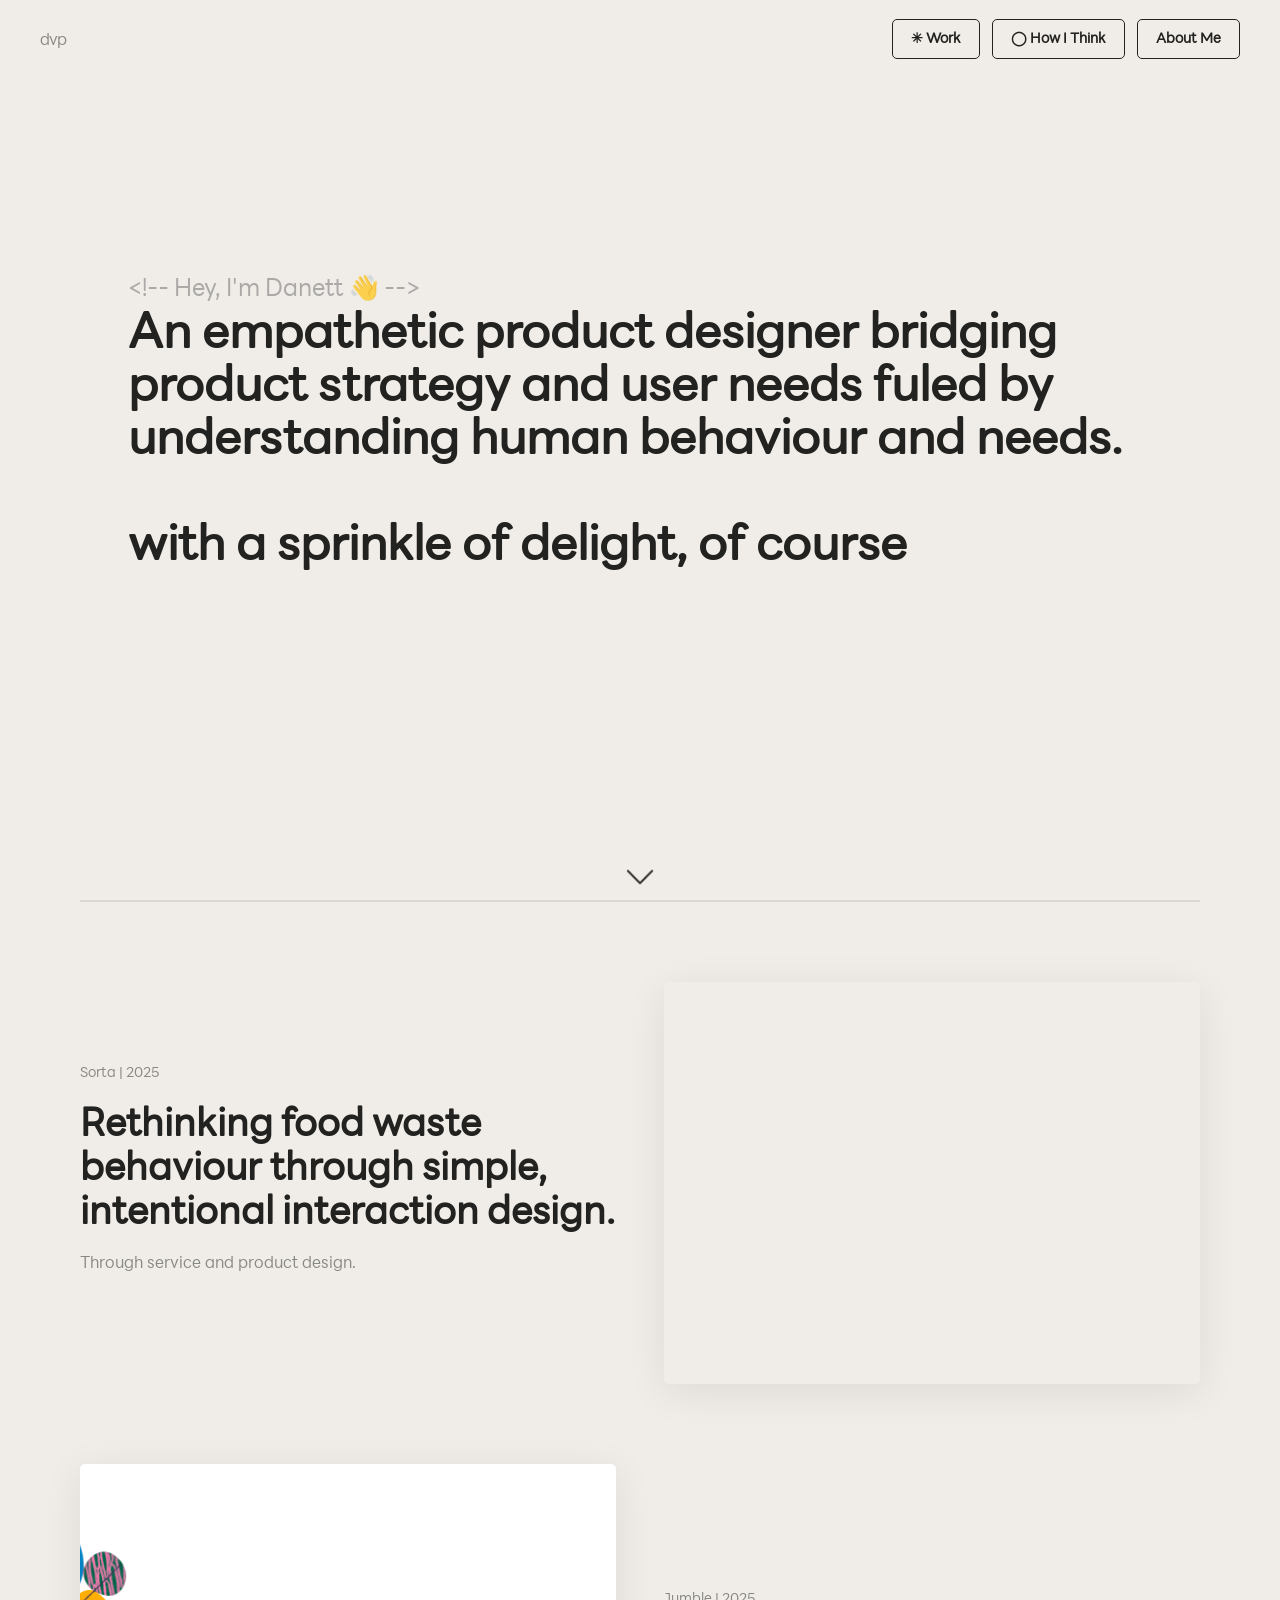
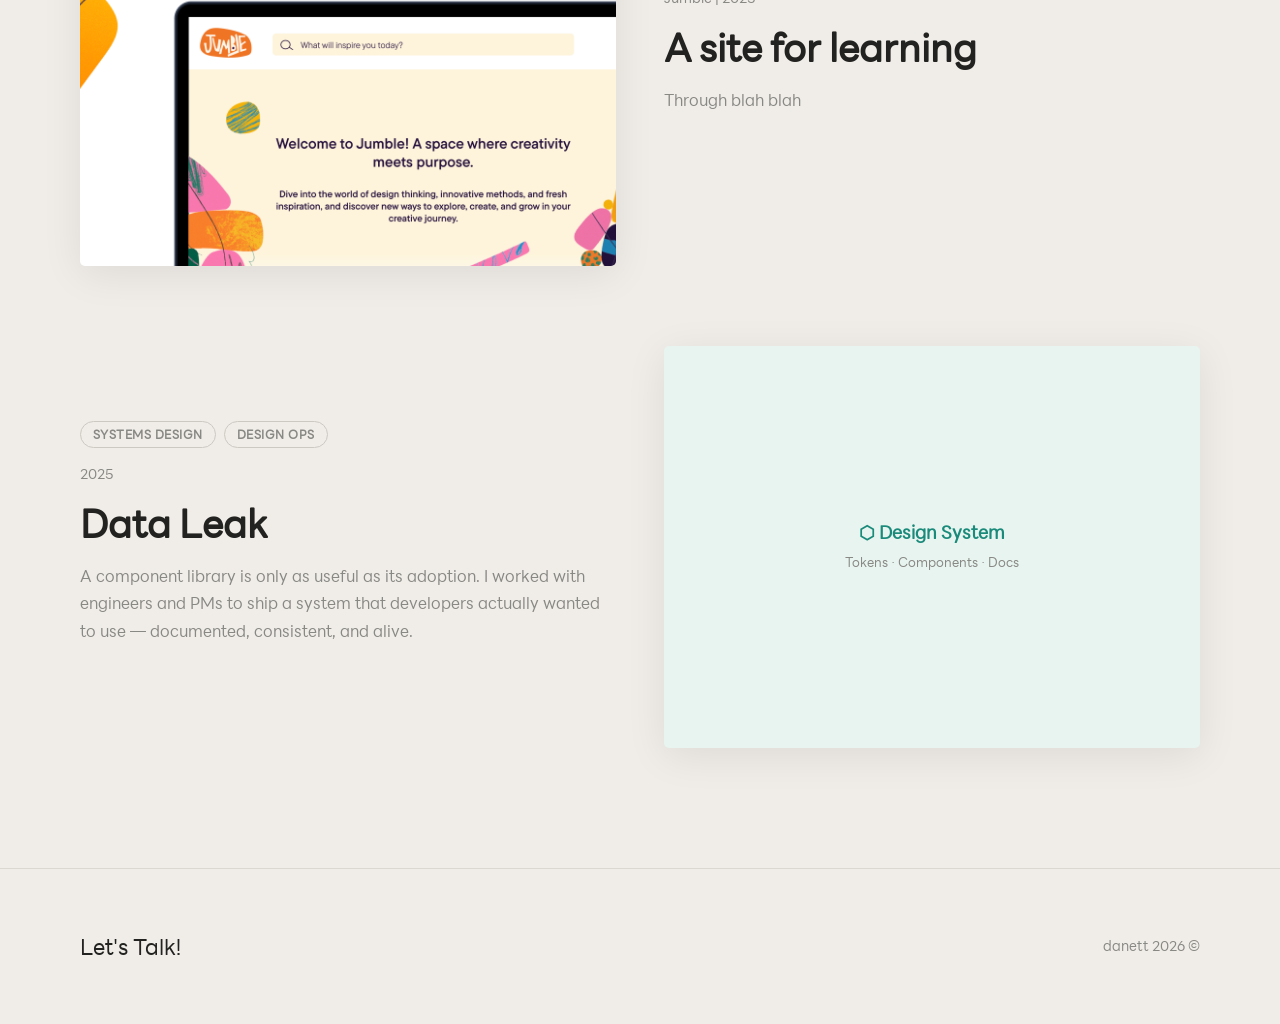
==== commit c26ca859: "Initial pages" ====
--- a/index.html
+++ b/index.html
@@ -10,9 +10,9 @@
 
   <!-- ── Navigation ── -->
   <nav>
-    <span class="nav-logo">danett</span>
+    <span class="nav-logo">dvp</span>
     <ul class="nav-links">
-      <li><a href="#work">✳ Craft</a></li>
+      <li><a href="#work">✳ Work</a></li>
       <li><a href="#">◯ How I Think</a></li>
       <li><a href="#">About Me</a></li>
     </ul>
@@ -24,16 +24,18 @@
     <!-- main headline -->
     <h1 class="hero-headline">
         <span class="hero-comment">
-          &lt;!-- Hey, I'm Danett --&gt;
+          &lt;!-- Hey, I'm Danett  👋 --&gt;
         </span>
         <br>
-        An empathetic designer who crafts intuitive experiences fuled by understanding human behaviour and needs.
+        An empathetic product designer bridging product strategy and user needs fuled by understanding human behaviour and needs.
+        <br>
+        <br>
+        with a sprinkle of delight, of course
       </h1>
 
-    <a href="#work" class="scroll-indicator">
-        scroll<br>
-        ﹀
-    </a>
+      <a href="#work" class="scroll-indicator">
+        <img src="assets/dow-arrow.png" class="scroll-arrow" alt="Scroll down">
+      </a>
 
 
   </section>
@@ -46,23 +48,16 @@
     <div class="work-grid">
 
       <!-- Case Study 1 -->
-      <a href="sorta.html" class="case-study-link-wrap">
+      <a href="sorta2.html" class="case-study-link-wrap">
         <article class="case-study">
       
           <div class="case-study-text">
-            <p class="case-study-year">2025</p>
-            <h2 class="case-study-title">Sorta</h2>
-            <p class="case-study-desc">Rethinking food waste behaviour through simple, intentional interaction design.</p>
+            <p class="case-study-year">Sorta | 2025</p>
+            <h2 class="case-study-title">Rethinking food waste behaviour through simple, intentional interaction design.</h2>
+            <p class="case-study-desc">Through service and product design.</p>
           </div>
       
-          <div class="case-study-image">
-            <div class="card-placeholder">
-              <div class="card-logo">
-                Microsoft
-                <span style="color: #ccc; font-weight: 300; font-size: 1.2rem;">|</span>
-                Humans & AI Agents
-              </div>
-            </div>
+          <div class="case-study-image sorta-image">
           </div>
       
         </article>
@@ -71,23 +66,12 @@
       <!-- Case Study 2 -->
       <article class="case-study">
         <div class="case-study-text">
-          <div class="case-study-tags">
-            <span class="tag">Social</span>
-            <span class="tag">Mobile</span>
-            <span class="tag">Teen UX</span>
+          <p class="case-study-year">Jumble | 2025</p>
+          <h2 class="case-study-title">A site for learning</h2>
+          <p class="case-study-desc">Through blah blah</p>
+        </div>
+        <div class="case-study-image jumble-image">
           </div>
-          <p class="case-study-year">2024</p>
-          <h2 class="case-study-title">I also helped teens move from endless chats to actual plans.</h2>
-          <p class="case-study-desc">Designing for Ping — a social coordination app for Gen Z — meant rethinking how young people move from "we should hang" to actually hanging. Less friction, more follow-through.</p>
-        </div>
-        <div class="case-study-image card-dark" style="background:#2a2a2a;">
-          <div class="card-placeholder">
-            <div class="card-logo" style="color:#fff; font-size: 2rem; font-weight: 800; letter-spacing: -1px;">
-              <span style="color: #b47fe8; font-size: 1.8rem;">●</span> Ping
-            </div>
-            <p class="card-sub" style="color: #888;">Social coordination for Gen Z</p>
-          </div>
-        </div>
       </article>
 
       <!-- Case Study 3 — placeholder for a third project -->
@@ -97,8 +81,8 @@
             <span class="tag">Systems Design</span>
             <span class="tag">Design Ops</span>
           </div>
-          <p class="case-study-year">2023</p>
-          <h2 class="case-study-title">Building a design system that scaled across six product teams without losing its soul.</h2>
+          <p class="case-study-year">2025</p>
+          <h2 class="case-study-title">Data Leak</h2>
           <p class="case-study-desc">A component library is only as useful as its adoption. I worked with engineers and PMs to ship a system that developers actually wanted to use — documented, consistent, and alive.</p>
         </div>
         <div class="case-study-image" style="background: #e8f4f0;">
@@ -112,7 +96,10 @@
       </article>
 
     </div>
+
   </section>
+
+  
 
   <!-- ── Footer ── -->
   <footer>
@@ -120,7 +107,6 @@
     <span style="font-size:0.85rem; color: var(--mid);">danett 2026 &#169;</span>
   </footer>
 
-  <div id="cursorHint">scroll</div>
   <div class="cursor-label">Open project</div>
 
 </body>
--- a/styles.css
+++ b/styles.css
@@ -5,6 +5,13 @@
     font-style: normal;
   }
   
+  @font-face {
+    font-family: "LineSeed";
+    src: url("fonts/LINESeedSans_W_Th.woff2") format("woff2");
+    font-weight: 200;
+    font-style: normal;
+  }
+
 /* ── Variables ── */
 :root {
     --bg:       #f0ede8;
@@ -14,9 +21,8 @@
     --rust-bg:  #a8431e;
     --white:    #ffffff;
     --card-bg:  #ffffff;
-    --radius:   20px;
+    --radius:   5px;
     --font-body: 'LineSeed', sans-serif;
-    --font-serif: 'Instrument Serif', serif;
 }
 
 .cursor-label {
@@ -36,30 +42,41 @@
     white-space: nowrap;
   }
 
+  .cursor-label {
+  position: fixed;
+  pointer-events: none;
+  transition: transform 0.08s ease-out;
+  transform: translate(0, 0);
+}
+
 body {
 cursor: auto;
 }
 
-#cursorHint {
-position: fixed;
-top: 0;
-left: 0;
-
-transform: translate(-50%, -50%);
-pointer-events: none;
-
-font-size: 12px;
-color: #888;
-
-background: white;
-border: 1px solid #ddd;
-border-radius: 999px;
-
-padding: 6px 10px;
-
-z-index: 9999;
-
-transition: opacity 0.3s ease;
+.scroll-indicator {
+    position: absolute;
+    bottom: 2.5rem;
+    left: 50%;
+    transform: translateX(-50%);
+    
+    display: flex;
+    align-items: center;
+    justify-content: center;
+
+    opacity: 0.8;
+}
+
+.scroll-arrow {
+    width: 100%;
+    height: 30px;
+    display: block;
+
+    animation: bounce 1.2s infinite ease-in-out;
+}
+
+@keyframes bounce {
+    0%, 100% { transform: translateY(0); }
+    50% { transform: translateY(-8px); }
 }
 
 /* ── Reset ── */
@@ -105,7 +122,7 @@
     gap: 6px;
     padding: 8px 18px;
     border: 1.5px solid var(--dark);
-    border-radius: 999px;
+    border-radius: 5px;
     font-size: 0.85rem;
     font-weight: 600;
     color: var(--dark);
@@ -370,4 +387,601 @@
     position: absolute; width: 1px; height: 1px;
     padding: 0; margin: -1px; overflow: hidden;
     clip: rect(0,0,0,0); white-space: nowrap; border-width: 0;
-}+}
+
+
+
+/* CASE STUDY IMAGES */
+.sorta-image {
+    background: url("assets/sorta/image-4.png") center/cover no-repeat;
+  }
+
+.jumble-image {
+    background: url("assets/jumble/Screenshot\ 2026-05-10\ at\ 13.41.20.png") center/cover no-repeat;
+}
+
+
+/* SORTA.HTML */
+
+
+/* ── CASE STUDY HERO WRAPPER ── */
+/* INTRO SECTION */
+.cs-intro {
+    width: min(1100px);
+    margin: 40px auto 0;
+  }
+  
+  .cs-project-name {
+    font-size: 0.9rem;
+    color: var(--mid);
+    margin-bottom: 12px;
+    text-transform: uppercase;
+    letter-spacing: 0.08em;
+  }
+  
+  .cs-project-description {
+    font-size: clamp(2.2rem, 5vw, 4.5rem);
+    line-height: 1.05;
+    letter-spacing: -2px;
+    max-width: 900px;
+    margin-bottom: 48px;
+  }
+  
+  /* META BOX */
+  .cs-meta-box {
+    width: 100%;
+    background: var(--white);
+    border: 1px solid #dbd8d2;
+    border-radius: 3px;
+  
+    padding: 32px 36px;
+  
+    display: grid;
+    grid-template-columns: repeat(4, 1fr);
+    gap: 32px;
+  }
+  
+  .meta-item {
+    display: flex;
+    flex-direction: column;
+    gap: 8px;
+  }
+  
+  .meta-label {
+    font-size: 0.72rem;
+    text-transform: uppercase;
+    letter-spacing: 0.08em;
+    color: var(--mid);
+  }
+  
+  .meta-value {
+    font-size: 0.95rem;
+    line-height: 1.5;
+    color: var(--dark);
+  }
+  
+/* -- overview -- */
+.cs-box {
+    display: grid;
+    grid-template-columns: 1fr 1fr;
+    gap: 48px;
+  
+    margin-top: 40px;
+    padding: 40px;
+  
+    background: var(--white);
+    border: 1px solid #dbd8d2;
+    border-radius: var(--radius);
+  }
+  
+  /* columns */
+  .cs-box-col {
+    display: flex;
+    flex-direction: column;
+    gap: 16px;
+  }
+  
+  /* titles */
+  .cs-box-title {
+    font-size: 1rem;
+    font-weight: 600;
+    color: var(--dark);
+  }
+  
+  /* list */
+  .cs-list {
+    list-style: none;
+    display: flex;
+    flex-direction: column;
+    gap: 12px;
+    padding-left: 0;
+  }
+  
+  .cs-list li {
+    font-size: 1rem;
+    line-height: 1.7;
+    color: #5e5e5a;
+    position: relative;
+    padding-left: 16px;
+  }
+  
+  .cs-list li::before {
+    content: "•";
+    position: absolute;
+    left: 0;
+    color: var(--mid);
+  }
+
+  /* FULL WIDTH BREAKOUT SECTION */
+.cs-insight {
+    position: relative;
+  
+    width: 100vw;
+    margin-left: calc(50% - 50vw);
+    margin-right: calc(50% - 50vw);
+  
+    margin-top: 80px;
+  }
+  
+  /* IMAGE */
+  .cs-insight img {
+    width: 100%;
+    object-fit: cover;
+    display: block;
+  }
+  
+  /* overlay text */
+  .insight-overlay {
+    position: absolute;
+    inset: 0;
+  
+    display: flex;
+    flex-direction: column;
+    align-items: center;
+    justify-content: center;
+  
+    text-align: center;
+    padding: 40px;
+  
+    background: rgba(0, 0, 0, 0.35);
+    color: white;
+  }
+  
+  .insight-label {
+    font-size: 0.75rem;
+    letter-spacing: 0.1em;
+    text-transform: uppercase;
+    opacity: 0.8;
+    margin-bottom: 12px;
+  }
+  
+  .insight-text {
+    font-size: clamp(1.8rem, 3.5vw, 3rem);
+    line-height: 1.2;
+    max-width: 900px;
+  }
+
+  /* responsive */
+  @media (max-width: 900px) {
+    .cs-insight img {
+      height: 50vh;
+    }
+  }
+  
+  @media (max-width: 900px) {
+    .cs-box {
+      grid-template-columns: 1fr;
+      gap: 32px;
+    }
+  }
+
+
+  /* ============================================================
+   sorta.css — case study styles for sorta.html
+   Relies on CSS variables defined in styles.css
+   ============================================================ */
+
+/* ── READING BAR ── */
+.reading-bar {
+    position: fixed;
+    top: 0;
+    left: 0;
+    height: 3px;
+    background: var(--rust);
+    width: 0%;
+    z-index: 9999;
+    transition: width 0.1s linear;
+  }
+  
+  /* ── NAV overrides ── */
+  nav {
+    background: rgba(240, 237, 232, 0.85);
+    backdrop-filter: blur(12px);
+    padding: 1.2rem 2.5rem;
+    transform: translateY(0);
+  }
+  nav.show { transform: translateY(0); }
+  
+  .nav-back {
+    font-size: 0.85rem;
+    font-weight: 600;
+    color: var(--mid);
+    border: 1.5px solid #ccc9c3;
+    border-radius: 5px;
+    padding: 8px 18px;
+    transition: color 0.2s, border-color 0.2s;
+  }
+  .nav-back:hover {
+    color: var(--dark);
+    border-color: var(--dark);
+  }
+  
+  /* ── HERO BANNER ── */
+  .cs-banner {
+    width: 100%;
+    height: 70vh;
+    min-height: 420px;
+    overflow: hidden;
+    position: relative;
+  }
+  .cs-banner img {
+    width: 100%;
+    height: 100%;
+    object-fit: cover;
+    object-position: center;
+    display: block;
+  }
+  .cs-banner-overlay {
+    position: absolute;
+    inset: 0;
+    background: linear-gradient(to bottom, rgba(0,0,0,0.08) 0%, rgba(0,0,0,0.45) 100%);
+    display: flex;
+    align-items: flex-end;
+    padding: 48px 80px;
+  }
+  .cs-banner-title {
+    font-size: clamp(2.4rem, 5vw, 4.2rem);
+    font-weight: 800;
+    color: white;
+    line-height: 1.05;
+    letter-spacing: -2px;
+    max-width: 700px;
+  }
+  
+
+/* ── STICKY SPLIT LAYOUT ── */
+.cs-split {
+    display: grid;
+    grid-template-columns: 380px minmax(0, 1fr);
+  
+    gap: 80px;
+  
+    width: 100%;
+  
+    /* remove container limit */
+    max-width: none;
+  
+    /* remove right padding */
+    padding: 80px 0 0 80px;
+  
+    align-items: start;
+  }
+  
+  /* make right column fully stretch */
+  .cs-right {
+    width: 100%;
+    padding-right: 0;
+  }
+  
+  /* LEFT — sticky panel */
+  .cs-left {
+    position: sticky;
+    top: 100px;
+    display: flex;
+    flex-direction: column;
+    gap: 48px;
+  }
+  
+  .cs-project-label {
+    font-size: 0.72rem;
+    text-transform: uppercase;
+    letter-spacing: 0.12em;
+    color: var(--mid);
+    margin-bottom: 8px;
+  }
+  
+  .cs-left-title {
+    font-size: clamp(1.6rem, 2.5vw, 2.4rem);
+    font-weight: 800;
+    line-height: 1.1;
+    letter-spacing: -1px;
+    margin-bottom: 24px;
+  }
+  
+  .cs-about-text {
+    font-size: 0.8rem;
+    color: #5e5e5a;
+    line-height: 1.75;
+  }
+  
+  /* Meta rows */
+  .cs-meta-rows {
+    display: flex;
+    flex-direction: column;
+    gap: 0;
+    border-top: 1.5px solid #dbd8d2;
+  }
+  .cs-meta-row {
+    display: grid;
+    grid-template-columns: 100px 1fr;
+    gap: 16px;
+    padding: 16px 0;
+    border-bottom: 1.5px solid #dbd8d2;
+    align-items: start;
+  }
+  .cs-meta-row .meta-label {
+    font-size: 0.7rem;
+    text-transform: uppercase;
+    letter-spacing: 0.1em;
+    color: var(--mid);
+    padding-top: 2px;
+  }
+  .cs-meta-row .meta-value {
+    font-size: 0.9rem;
+    color: var(--dark);
+    line-height: 1.5;
+  }
+  
+  /* CTA buttons */
+  .cs-ctas {
+    display: flex;
+    flex-direction: column;
+    gap: 10px;
+  }
+  .cs-cta-primary {
+    display: inline-flex;
+    align-items: center;
+    justify-content: center;
+    gap: 8px;
+    background: var(--dark);
+    color: white;
+    border-radius: 3px;
+    padding: 14px 24px;
+    font-size: 0.85rem;
+    font-weight: 700;
+    transition: background 0.2s, transform 0.15s;
+  }
+  .cs-cta-primary:hover {
+    background: var(--rust);
+    transform: translateY(-1px);
+  }
+  .cs-cta-secondary {
+    display: inline-flex;
+    align-items: center;
+    justify-content: center;
+    gap: 8px;
+    border: 1.5px solid var(--dark);
+    color: var(--dark);
+    border-radius: 3px;
+    padding: 14px 24px;
+    font-size: 0.85rem;
+    font-weight: 700;
+    transition: background 0.2s, color 0.2s, transform 0.15s;
+  }
+  .cs-cta-secondary:hover {
+    background: var(--dark);
+    color: white;
+    transform: translateY(-1px);
+  }
+  
+  /* ── RIGHT — scrolling images ── */
+  .cs-right {
+    display: flex;
+    flex-direction: column;
+    gap: 10px;
+    padding-bottom: 120px;
+  }
+  
+  .cs-scroll-img {
+    width: 100%;
+    border-radius: var(--radius);
+    overflow: hidden;
+    background: var(--card-bg);
+    box-shadow: 0 4px 32px rgba(0,0,0,0.07);
+  }
+  .cs-scroll-img img {
+    width: 100%;
+    height: auto;
+    display: block;
+    transition: transform 0.5s ease;
+  }
+  .cs-scroll-img:hover img {
+    transform: scale(1.015);
+  }
+  
+  
+  /* ── FULL BLEED INSIGHT ── */
+  .cs-fullbleed {
+    width: 100vw;
+    margin-left: calc(50% - 50vw);
+    position: relative;
+    overflow: hidden;
+  }
+  .cs-fullbleed img {
+    width: 100%;
+    height: 60vh;
+    object-fit: cover;
+    display: block;
+  }
+  .cs-fullbleed-overlay {
+    position: absolute;
+    inset: 0;
+    background: rgba(0,0,0,0.42);
+    display: flex;
+    flex-direction: column;
+    align-items: center;
+    justify-content: center;
+    text-align: center;
+    padding: 40px;
+    color: white;
+  }
+  .cs-fullbleed-label {
+    font-size: 0.72rem;
+    text-transform: uppercase;
+    letter-spacing: 0.12em;
+    opacity: 0.75;
+    margin-bottom: 16px;
+  }
+  .cs-fullbleed-text {
+    font-size: clamp(1.6rem, 3.5vw, 2.8rem);
+    font-weight: 800;
+    line-height: 1.2;
+    max-width: 820px;
+    letter-spacing: -0.5px;
+  }
+  
+  /* ── NARRATIVE SECTION ── */
+  .cs-narrative {
+    padding: 100px 80px;
+    max-width: 860px;
+    margin: 0 auto;
+  }
+  .cs-narrative-eyebrow {
+    font-size: 0.72rem;
+    text-transform: uppercase;
+    letter-spacing: 0.12em;
+    color: var(--mid);
+    margin-bottom: 24px;
+  }
+  .cs-narrative h2 {
+    font-size: clamp(1.8rem, 3.5vw, 3rem);
+    font-weight: 800;
+    line-height: 1.1;
+    letter-spacing: -1.5px;
+    margin-bottom: 32px;
+  }
+  .cs-narrative p {
+    font-size: 1rem;
+    color: #5e5e5a;
+    line-height: 1.8;
+    margin-bottom: 20px;
+  }
+  .cs-narrative strong { color: var(--dark); }
+  
+  /* Challenge / Solution two-col */
+  .cs-two-col {
+    display: grid;
+    grid-template-columns: 1fr 1fr;
+    gap: 32px;
+    margin: 48px 0;
+    padding: 40px;
+    background: white;
+    border: 1.5px solid #dbd8d2;
+    border-radius: var(--radius);
+  }
+  .cs-two-col-title {
+    font-size: 0.8rem;
+    font-weight: 700;
+    text-transform: uppercase;
+    letter-spacing: 0.06em;
+    color: var(--mid);
+    margin-bottom: 20px;
+  }
+  .cs-two-col ul {
+    list-style: none;
+    display: flex;
+    flex-direction: column;
+    gap: 12px;
+  }
+  .cs-two-col li {
+    font-size: 0.95rem;
+    color: #5e5e5a;
+    padding-left: 18px;
+    position: relative;
+    line-height: 1.65;
+  }
+  .cs-two-col li::before {
+    content: "→";
+    position: absolute;
+    left: 0;
+    color: var(--rust);
+    font-size: 0.85rem;
+  }
+  
+  /* ── HOW MIGHT WE ── */
+  .cs-hmw {
+    background: var(--dark);
+    color: white;
+    padding: 80px;
+    text-align: center;
+    width: 100vw;
+    margin-left: calc(50% - 50vw);
+  }
+  .cs-hmw-label {
+    font-size: 0.72rem;
+    text-transform: uppercase;
+    letter-spacing: 0.12em;
+    opacity: 0.5;
+    margin-bottom: 20px;
+  }
+  .cs-hmw-text {
+    font-size: clamp(1.8rem, 4vw, 3.2rem);
+    font-weight: 800;
+    line-height: 1.15;
+    letter-spacing: -1.5px;
+    max-width: 800px;
+    margin: 0 auto;
+  }
+  .cs-hmw-text em {
+    color: #c8a98a;
+    font-style: italic;
+  }
+  
+  /* ── FOOTER ── */
+  .cs-footer {
+    padding: 60px 80px;
+    border-top: 1.5px solid #dbd8d2;
+    display: flex;
+    justify-content: space-between;
+    align-items: center;
+  }
+  .cs-footer .foot-left {
+    font-size: 1.4rem;
+    font-weight: 700;
+    color: var(--dark);
+  }
+  .cs-footer .foot-right {
+    font-size: 0.85rem;
+    color: var(--mid);
+  }
+  
+  /* ── SCROLL FADE IN ── */
+  .fade-up {
+    opacity: 0;
+    transform: translateY(28px);
+    transition: opacity 0.7s ease, transform 0.7s ease;
+  }
+  .fade-up.visible {
+    opacity: 1;
+    transform: translateY(0);
+  }
+  
+  /* ── RESPONSIVE ── */
+  @media (max-width: 960px) {
+    .cs-split {
+      grid-template-columns: 1fr;
+      padding: 48px 32px 0;
+      gap: 48px;
+    }
+    .cs-left { position: static; }
+    .cs-banner-overlay { padding: 32px; }
+    .cs-narrative { padding: 60px 32px; }
+    .cs-hmw { padding: 60px 32px; }
+    .cs-two-col { grid-template-columns: 1fr; }
+    .cs-footer {
+      padding: 40px 32px;
+      flex-direction: column;
+      gap: 12px;
+      text-align: center;
+    }
+  }
